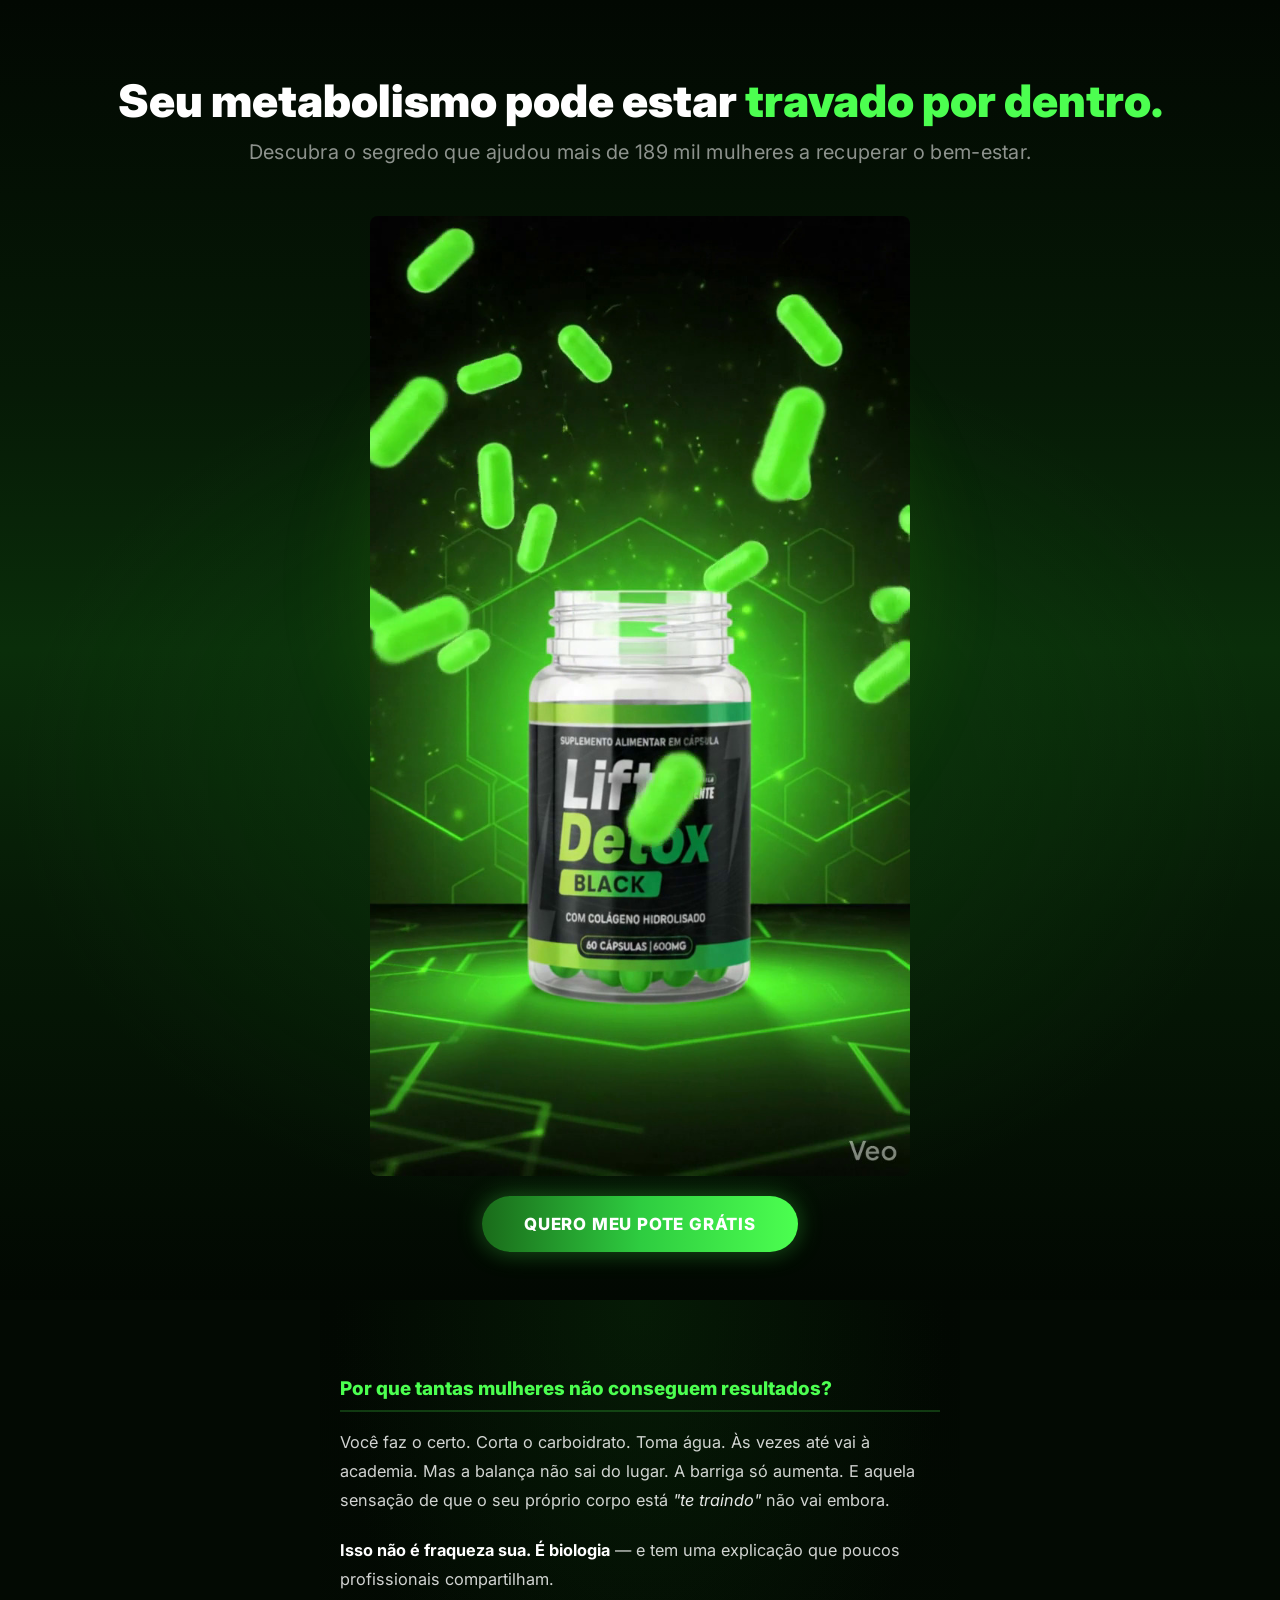
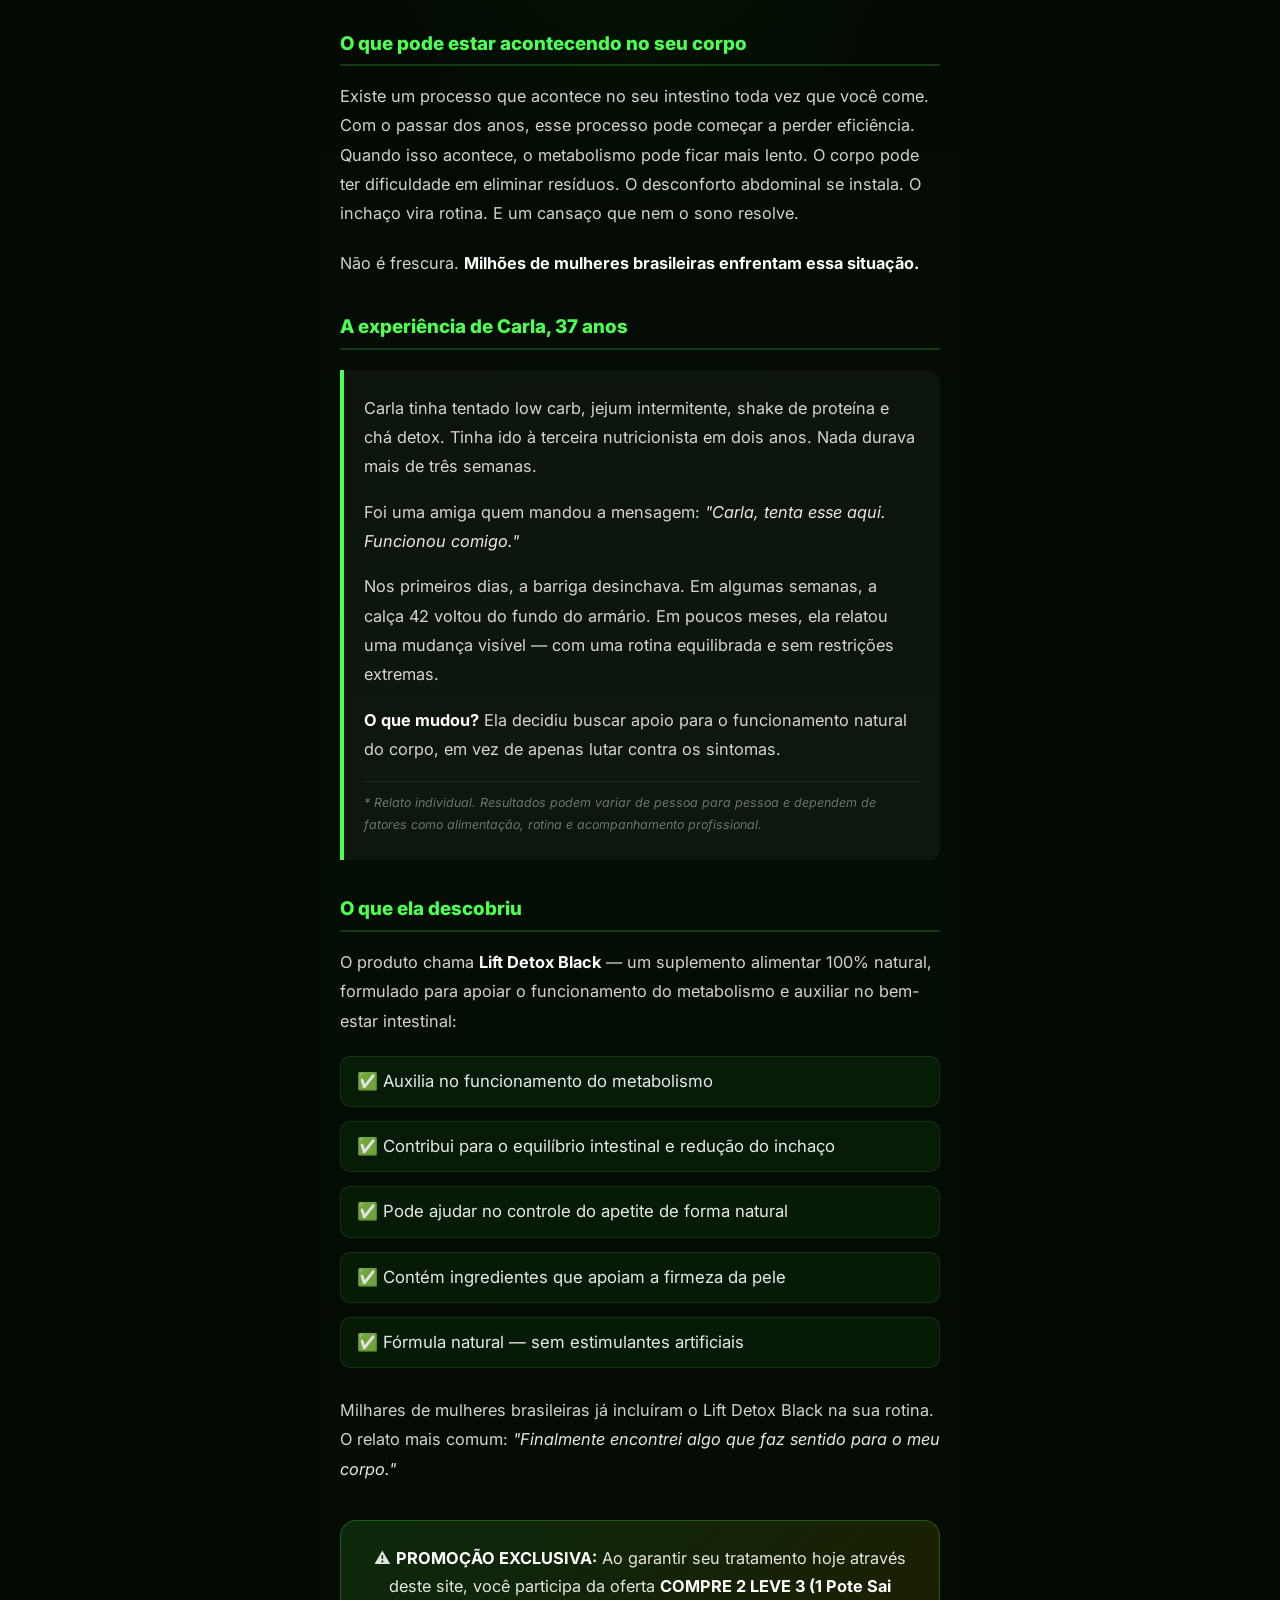
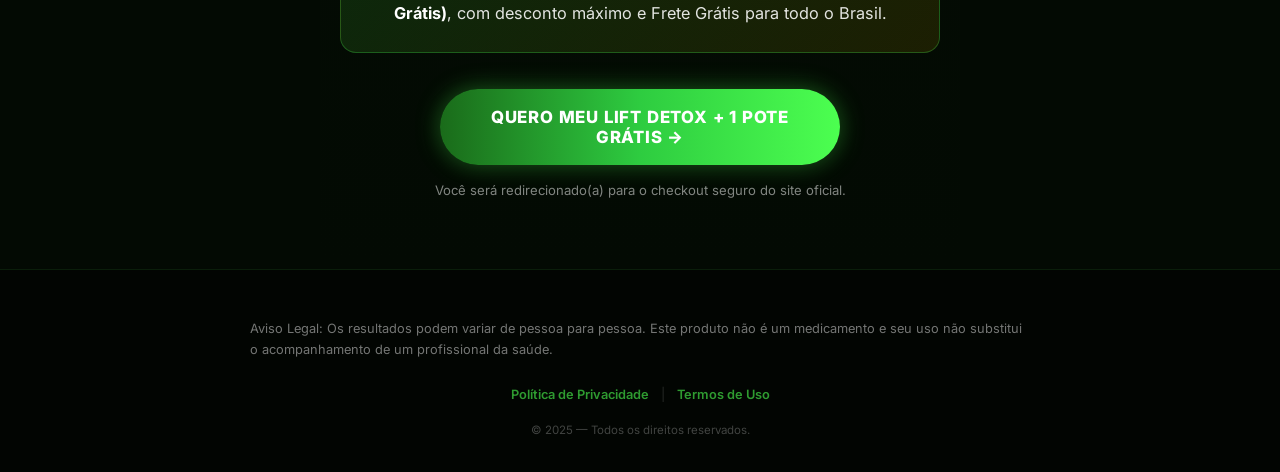
==== index.html @ 67e9ca20 "Initial commit - Presell page for Lift Detox Black - Google Ads compliant" ====
<!DOCTYPE html>
<html lang="pt-BR">

<head>
  <meta charset="UTF-8">
  <meta name="viewport" content="width=device-width, initial-scale=1.0">
  <meta name="description"
    content="Descubra como acelerar o metabolismo e regular o intestino com Lift Detox Black. A alternativa natural para quem não consegue emagrecer e sofre com inchaço abdominal.">
  <meta name="theme-color" content="#0a1a0a">
  <meta name="robots" content="index, follow">

  <!-- Open Graph -->
  <meta property="og:title" content="Lift Detox Black Original | Como Emagrecer Rápido e de Forma Saudável">
  <meta property="og:description"
    content="Descubra o segredo que ajudou mais de 189 mil mulheres a acelerar o metabolismo e desinchar a barriga naturalmente.">
  <meta property="og:type" content="website">

  <title>Lift Detox Black Original | Como Emagrecer Rápido e de Forma Saudável</title>

  <!-- Google Fonts — Inter -->
  <link rel="preconnect" href="https://fonts.googleapis.com">
  <link rel="preconnect" href="https://fonts.gstatic.com" crossorigin>
  <link href="https://fonts.googleapis.com/css2?family=Inter:wght@400;700;800;900&display=swap" rel="stylesheet">

  <!-- Performance Optimizations -->
  <link rel="preload" href="https://fonts.googleapis.com/css2?family=Inter:wght@400;700;800;900&display=swap"
    as="style">
  <link rel="preload" href="imagem/Animação_de_Vidro_Explodindo_e_Fechando_000.jpg" as="image">
  <link rel="preload" href="imagem/Animação_de_Vidro_Explodindo_e_Fechando_001.jpg" as="image">

  <link rel="stylesheet" href="style.css">
</head>

<body>

  <!-- ==================== HERO — PRIMEIRA DOBRA ==================== -->
  <section class="hero" id="hero">

    <!-- Radial Glow -->
    <div class="hero__glow" aria-hidden="true"></div>

    <!-- H1 — Chamada curta e impactante -->
    <h1 class="hero__title">
      Seu metabolismo pode estar <span class="hero__title-accent">travado por dentro.</span>
    </h1>
    <p class="hero__subtitle">Descubra o segredo que ajudou mais de 189 mil mulheres a recuperar o bem-estar.</p>

    <!-- Image Sequence Container -->
    <div class="hero__sequence-wrap" id="hero-image-sequence">
      <canvas id="sequence-canvas" role="img"
        aria-label="Frasco do Lift Detox Black - Suplemento Natural para Acelerar o Metabolismo e Emagrecer"></canvas>

      <!-- Loader -->
      <div class="hero__loader" id="hero-loader">
        <div class="hero__loader-spinner"></div>
        <span class="hero__loader-text" id="loader-progress">Carregando... 0%</span>
      </div>
    </div>

    <!-- CTA abaixo do frasco -->
    <a href="https://ev.braip.com/pv/liponwvg/afiyd443z2" class="btn-primary" id="cta-hero">
      QUERO MEU POTE GRÁTIS
    </a>

  </section>

  <!-- ==================== CONTEÚDO PRESELL ==================== -->
  <main class="presell" id="conteudo">

    <!-- Bloco Editorial -->
    <article class="presell__body">

      <h2 class="presell__intertitle">Por que tantas mulheres não conseguem resultados?</h2>

      <p>Você faz o certo. Corta o carboidrato. Toma água. Às vezes até vai à academia. Mas a balança não sai do lugar.
        A barriga só aumenta. E aquela sensação de que o seu próprio corpo está <em>"te traindo"</em> não vai embora.
      </p>

      <p><strong>Isso não é fraqueza sua. É biologia</strong> — e tem uma explicação que poucos profissionais
        compartilham.</p>

      <h2 class="presell__intertitle">O que pode estar acontecendo no seu corpo</h2>

      <p>Existe um processo que acontece no seu intestino toda vez que você come. Com o passar dos anos, esse processo
        pode começar a perder eficiência. Quando isso acontece, o metabolismo pode ficar mais lento. O corpo pode ter
        dificuldade em eliminar resíduos. O desconforto abdominal se instala. O inchaço vira rotina. E um cansaço que
        nem o sono resolve.</p>

      <p>Não é frescura. <strong>Milhões de mulheres brasileiras enfrentam essa situação.</strong></p>

      <h2 class="presell__intertitle">A experiência de Carla, 37 anos</h2>

      <div class="presell__testimonial">
        <p>Carla tinha tentado low carb, jejum intermitente, shake de proteína e chá detox. Tinha ido à terceira
          nutricionista em dois anos. Nada durava mais de três semanas.</p>

        <p>Foi uma amiga quem mandou a mensagem: <em>"Carla, tenta esse aqui. Funcionou comigo."</em></p>

        <p>Nos primeiros dias, a barriga desinchava. Em algumas semanas, a calça 42 voltou do fundo do armário. Em
          poucos meses, ela relatou <span class="highlight-result">uma mudança visível</span> — com uma rotina
          equilibrada e sem restrições extremas.</p>

        <p><strong>O que mudou?</strong> Ela decidiu buscar apoio para o funcionamento natural do corpo, em vez de
          apenas lutar contra os sintomas.</p>

        <p class="presell__testimonial-disclaimer">* Relato individual. Resultados podem variar de pessoa para pessoa e
          dependem de fatores como alimentação, rotina e acompanhamento profissional.</p>
      </div>

      <h2 class="presell__intertitle">O que ela descobriu</h2>

      <p>O produto chama <strong>Lift Detox Black</strong> — um suplemento alimentar 100% natural, formulado para apoiar
        o funcionamento do metabolismo e auxiliar no bem-estar intestinal:</p>

      <ul class="presell__benefits">
        <li>✅ Auxilia no funcionamento do metabolismo</li>
        <li>✅ Contribui para o equilíbrio intestinal e redução do inchaço</li>
        <li>✅ Pode ajudar no controle do apetite de forma natural</li>
        <li>✅ Contém ingredientes que apoiam a firmeza da pele</li>
        <li>✅ Fórmula natural — sem estimulantes artificiais</li>
      </ul>

      <p>Milhares de mulheres brasileiras já incluíram o Lift Detox Black na sua rotina. O relato mais comum:
        <em>"Finalmente encontrei algo que faz sentido para o meu corpo."</em>
      </p>

    </article>

    <!-- Caixa de Ponte -->
    <div class="presell__offer-box">
      <p>⚠️ <strong>PROMOÇÃO EXCLUSIVA:</strong> Ao garantir seu tratamento hoje através deste site, você participa da
        oferta <strong>COMPRE 2 LEVE 3 (1 Pote Sai Grátis)</strong>, com desconto máximo e Frete Grátis para todo o
        Brasil.</p>
    </div>

    <!-- CTA Final -->
    <div class="presell__cta-block">
      <a href="https://ev.braip.com/pv/liponwvg/afiyd443z2" class="btn-primary presell__cta-final" id="cta-final">
        QUERO MEU LIFT DETOX + 1 POTE GRÁTIS →
      </a>
      <p class="presell__urgency">
        Você será redirecionado(a) para o checkout seguro do site oficial.
      </p>
    </div>

  </main>

  <!-- ==================== FOOTER — COMPLIANCE ==================== -->
  <footer class="footer" id="compliance-footer">
    <div class="footer__inner">

      <!-- Disclaimer de Saúde -->
      <div class="footer__disclaimer">
        <p>Aviso Legal: Os resultados podem variar de pessoa para pessoa. Este produto não é um medicamento e seu uso
          não substitui o acompanhamento de um profissional da saúde.</p>
      </div>

      <!-- Navegação Legal -->
      <nav class="footer__links" aria-label="Links Legais">
        <a href="politica-de-privacidade.html">Política de Privacidade</a>
        <span class="footer__divider">|</span>
        <a href="termos-de-uso.html">Termos de Uso</a>
      </nav>

      <p class="footer__copy">&copy; 2025 — Todos os direitos reservados.</p>

    </div>
  </footer>

  <script src="script.js"></script>
</body>

</html>
---- style.css ----
/* ===========================
   Lift Detox — Hero Section
   Mobile-First Design
   =========================== */

/* ---------- Reset & Base ---------- */
*,
*::before,
*::after {
  margin: 0;
  padding: 0;
  box-sizing: border-box;
}

html {
  font-size: 16px;
  -webkit-text-size-adjust: 100%;
}

body {
  font-family: 'Inter', 'Segoe UI', Arial, sans-serif;
  background: #030a03;
  color: #fff;
  overflow-x: hidden;
  min-height: 100vh;
}

/* ---------- Hero Section ---------- */
.hero {
  position: relative;
  display: flex;
  flex-direction: column;
  align-items: center;
  justify-content: flex-start;
  min-height: 100vh;
  min-height: 100dvh;
  padding: 48px 16px 32px;
  background:
    radial-gradient(ellipse 70% 50% at 50% 60%, rgba(15, 70, 15, 0.6) 0%, transparent 70%),
    linear-gradient(180deg, #020802 0%, #061a06 30%, #0a2e0a 50%, #061a06 70%, #020802 100%);
  overflow: hidden;
}

/* ---------- Radial Glow (behind product) ---------- */
.hero__glow {
  position: absolute;
  top: 45%;
  left: 50%;
  transform: translate(-50%, -50%);
  width: 420px;
  height: 420px;
  border-radius: 50%;
  background: radial-gradient(circle,
      rgba(100, 255, 0, 0.35) 0%,
      rgba(80, 220, 0, 0.20) 30%,
      rgba(50, 180, 0, 0.08) 55%,
      transparent 75%);
  filter: blur(30px);
  pointer-events: none;
  z-index: 1;
}

/* Pulsing glow animation */
.hero__glow::after {
  content: '';
  position: absolute;
  inset: -20px;
  border-radius: 50%;
  background: radial-gradient(circle,
      rgba(180, 255, 30, 0.18) 0%,
      rgba(120, 255, 0, 0.06) 40%,
      transparent 70%);
  animation: glowPulse 3s ease-in-out infinite alternate;
}

@keyframes glowPulse {
  0% {
    opacity: 0.6;
    transform: scale(0.92);
  }

  100% {
    opacity: 1;
    transform: scale(1.08);
  }
}

/* ---------- Hero Title (above bottle) ---------- */
.hero__title {
  position: relative;
  z-index: 10;
  font-size: 1.5rem;
  font-weight: 900;
  color: #ffffff;
  text-align: center;
  line-height: 1.3;
  margin: 0 0 6px;
  padding: 0 8px;
}

.hero__title-accent {
  color: #4cff50;
  display: inline;
}

.hero__subtitle {
  position: relative;
  z-index: 10;
  font-size: 0.95rem;
  font-weight: 400;
  color: rgba(255, 255, 255, 0.55);
  text-align: center;
  margin: 0 0 12px;
  letter-spacing: 0.3px;
}

/* ---------- CTA Button ---------- */
/* ---------- Shared Button Style ---------- */
.btn-primary {
  position: relative;
  z-index: 10;
  display: inline-flex;
  align-items: center;
  justify-content: center;
  padding: 18px 42px;
  border: none;
  border-radius: 50px;
  background: linear-gradient(90deg, #1a6b1a 0%, #2ecc40 50%, #4cff50 100%);
  color: #ffffff;
  font-family: 'Inter', sans-serif;
  font-size: 1.05rem;
  font-weight: 800;
  letter-spacing: 0.8px;
  text-transform: uppercase;
  text-decoration: none;
  cursor: pointer;
  box-shadow:
    0 0 24px rgba(76, 255, 80, 0.35),
    0 4px 16px rgba(0, 0, 0, 0.4);
  transition: all 0.25s cubic-bezier(0.4, 0, 0.2, 1);
  white-space: normal;
  text-align: center;
  overflow: hidden;
  -webkit-tap-highlight-color: transparent;
  animation: ctaPulse 2s ease-in-out infinite;
}

.btn-primary:hover,
.btn-primary:focus-visible {
  transform: scale(1.05);
  box-shadow:
    0 0 36px rgba(76, 255, 80, 0.55),
    0 6px 24px rgba(0, 0, 0, 0.5);
  outline: none;
}

.btn-primary:active {
  transform: scale(0.97);
}

.btn-primary::before {
  content: '';
  position: absolute;
  top: 0;
  left: -75%;
  width: 50%;
  height: 100%;
  background: linear-gradient(120deg, transparent 0%, rgba(255, 255, 255, 0.25) 50%, transparent 100%);
  animation: shimmer 3s ease-in-out infinite;
}

/* Specific margins for Hero CTA */
#cta-hero {
  margin-top: 20px;
}

/* Specific for Final CTA */
.presell__cta-final {
  width: 100%;
  max-width: 400px;
}

.hero__cta:hover,
.hero__cta:focus-visible {
  transform: scale(1.05);
  box-shadow:
    0 0 30px rgba(0, 198, 255, 0.55),
    0 6px 20px rgba(0, 0, 0, 0.5);
  outline: none;
}

.hero__cta:active {
  transform: scale(0.97);
}

/* Shimmer sweep across the button */
.hero__cta::before {
  content: '';
  position: absolute;
  top: 0;
  left: -75%;
  width: 50%;
  height: 100%;
  background: linear-gradient(120deg,
      transparent 0%,
      rgba(255, 255, 255, 0.25) 50%,
      transparent 100%);
  border-radius: 50px;
  animation: shimmer 3s ease-in-out infinite;
}

@keyframes shimmer {
  0% {
    left: -75%;
  }

  100% {
    left: 125%;
  }
}

/* ---------- Canvas Container ---------- */
.hero__sequence-wrap {
  position: relative;
  z-index: 5;
  display: flex;
  align-items: center;
  justify-content: center;
  width: 100%;
  max-width: 400px;
  margin-top: 20px;
  flex: 1;
}

.hero__sequence-wrap canvas {
  display: block;
  width: 100%;
  height: auto;
  border-radius: 8px;
}

/* ---------- Loader ---------- */
.hero__loader {
  position: absolute;
  top: 50%;
  left: 50%;
  transform: translate(-50%, -50%);
  z-index: 20;
  display: flex;
  flex-direction: column;
  align-items: center;
  gap: 12px;
  transition: opacity 0.5s ease;
}

.hero__loader.hidden {
  opacity: 0;
  pointer-events: none;
}

.hero__loader-spinner {
  width: 48px;
  height: 48px;
  border: 4px solid rgba(100, 255, 0, 0.2);
  border-top-color: #64ff00;
  border-radius: 50%;
  animation: spin 0.8s linear infinite;
}

.hero__loader-text {
  font-size: 0.85rem;
  color: rgba(255, 255, 255, 0.6);
  letter-spacing: 0.5px;
}

@keyframes spin {
  to {
    transform: rotate(360deg);
  }
}

/* ---------- Responsive — Tablet & Desktop ---------- */
@media (min-width: 600px) {
  .hero {
    padding: 60px 24px 40px;
  }

  .hero__cta {
    font-size: 1.2rem;
    padding: 20px 48px;
  }

  .hero__sequence-wrap {
    max-width: 480px;
    margin-top: 28px;
  }

  .hero__glow {
    width: 520px;
    height: 520px;
  }

  .hero__title {
    font-size: 2.22rem;
    margin-bottom: 8px;
  }

  .hero__subtitle {
    font-size: 1.15rem;
    margin-bottom: 16px;
  }

  .presell {
    padding: 56px 32px 48px;
  }

  .presell__headline {
    font-size: 1.75rem;
  }

  .presell__subheadline {
    font-size: 1.1rem;
  }

  .presell__body {
    font-size: 1.08rem;
  }

  .presell__offer-box {
    padding: 28px 32px;
  }
}

@media (min-width: 1024px) {
  .hero {
    padding: 72px 32px 48px;
  }

  .hero__cta {
    font-size: 1.3rem;
    padding: 22px 56px;
  }

  .hero__sequence-wrap {
    max-width: 540px;
    margin-top: 32px;
  }

  .hero__glow {
    width: 620px;
    height: 620px;
  }

  .hero__title {
    font-size: 2.8rem;
    margin-bottom: 10px;
  }

  .hero__subtitle {
    font-size: 1.25rem;
    margin-bottom: 20px;
  }

  .presell {
    padding: 64px 40px 56px;
    max-width: 780px;
  }

  .presell__headline {
    font-size: 2rem;
  }

  .presell__body {
    font-size: 1.12rem;
  }
}

/* ===========================
   Presell Content
   =========================== */

.presell {
  position: relative;
  max-width: 640px;
  margin: 0 auto;
  padding: 40px 20px 48px;
  background:
    radial-gradient(ellipse 80% 40% at 50% 0%, rgba(15, 70, 15, 0.3) 0%, transparent 60%),
    linear-gradient(180deg, #020802 0%, #040e04 50%, #030a03 100%);
}

/* ---------- Body / Article ---------- */
.presell__body {
  font-size: 1.02rem;
  line-height: 1.8;
  color: rgba(255, 255, 255, 0.82);
  text-align: left;
}

.presell__body p {
  margin-bottom: 20px;
}

.presell__body strong {
  color: #ffffff;
}

.presell__body em {
  color: rgba(255, 255, 255, 0.9);
  font-style: italic;
}

/* ---------- Intertitles ---------- */
.presell__intertitle {
  font-size: 1.18rem;
  font-weight: 800;
  color: #4cff50;
  margin: 36px 0 16px;
  padding-bottom: 8px;
  border-bottom: 2px solid rgba(76, 255, 80, 0.2);
  line-height: 1.35;
}

/* ---------- Testimonial Card ---------- */
.presell__testimonial {
  background: rgba(255, 255, 255, 0.04);
  border-left: 4px solid #4cff50;
  border-radius: 0 12px 12px 0;
  padding: 24px 20px;
  margin: 20px 0 28px;
}

.presell__testimonial p {
  margin-bottom: 16px;
}

.presell__testimonial p:last-child {
  margin-bottom: 0;
}

/* ---------- Benefits List ---------- */
.presell__benefits {
  list-style: none;
  padding: 0;
  margin: 16px 0 28px;
  display: flex;
  flex-direction: column;
  gap: 14px;
}

.presell__benefits li {
  font-size: 1.05rem;
  line-height: 1.5;
  color: rgba(255, 255, 255, 0.9);
  padding: 12px 16px;
  background: rgba(76, 255, 80, 0.06);
  border-radius: 10px;
  border: 1px solid rgba(76, 255, 80, 0.12);
  transition: background 0.2s ease;
}

.presell__benefits li:hover {
  background: rgba(76, 255, 80, 0.12);
}

/* ---------- Offer Box ---------- */
.presell__offer-box {
  background: linear-gradient(135deg, rgba(76, 255, 80, 0.12) 0%, rgba(255, 214, 0, 0.10) 100%);
  border: 1px solid rgba(76, 255, 80, 0.25);
  border-radius: 16px;
  padding: 24px 20px;
  margin: 36px 0;
  text-align: center;
}

.presell__offer-box p {
  font-size: 1.02rem;
  line-height: 1.7;
  color: rgba(255, 255, 255, 0.88);
}

.presell__offer-box strong {
  color: #ffffff;
}

/* ---------- Final CTA Block ---------- */
.presell__cta-block {
  text-align: center;
  margin-top: 8px;
  padding-bottom: 20px;
}



@keyframes ctaPulse {

  0%,
  100% {
    box-shadow: 0 0 24px rgba(76, 255, 80, 0.35), 0 4px 16px rgba(0, 0, 0, 0.4);
  }

  50% {
    box-shadow: 0 0 36px rgba(76, 255, 80, 0.5), 0 4px 20px rgba(0, 0, 0, 0.45);
  }
}

/* ---------- Urgency Text ---------- */
.presell__urgency {
  font-size: 0.82rem;
  color: rgba(255, 255, 255, 0.5);
  margin-top: 16px;
  line-height: 1.5;
}

.presell__urgency strong {
  color: rgba(255, 255, 255, 0.75);
}

/* ---------- Testimonial Disclaimer ---------- */
.presell__testimonial-disclaimer {
  font-size: 0.78rem;
  color: rgba(255, 255, 255, 0.4);
  font-style: italic;
  margin-top: 12px;
  padding-top: 10px;
  border-top: 1px solid rgba(255, 255, 255, 0.08);
}

/* ===========================
   Footer — Compliance
   =========================== */

.footer {
  background: #020502;
  border-top: 1px solid rgba(76, 255, 80, 0.1);
  padding: 40px 20px 28px;
  color: rgba(255, 255, 255, 0.45);
  font-size: 0.78rem;
  line-height: 1.65;
}

.footer__inner {
  max-width: 640px;
  margin: 0 auto;
}

.footer h3 {
  font-size: 0.82rem;
  font-weight: 800;
  color: rgba(255, 255, 255, 0.6);
  text-transform: uppercase;
  letter-spacing: 1px;
  margin-bottom: 10px;
}

.footer__disclaimer {
  margin-bottom: 24px;
}

.footer__disclaimer p {
  margin-bottom: 10px;
}

.footer__disclaimer strong {
  color: rgba(255, 255, 255, 0.6);
}

.footer__google-disclaimer {
  margin-bottom: 24px;
  padding: 12px 16px;
  background: rgba(255, 255, 255, 0.03);
  border-radius: 8px;
  border-left: 3px solid rgba(255, 255, 255, 0.1);
}

.footer__company {
  margin-bottom: 24px;
}

.footer__company p {
  margin-bottom: 6px;
}

.footer__company strong {
  color: rgba(255, 255, 255, 0.55);
}

.footer__links {
  display: flex;
  align-items: center;
  justify-content: center;
  gap: 12px;
  margin-bottom: 16px;
}

.footer__links a {
  color: rgba(76, 255, 80, 0.6);
  text-decoration: none;
  font-weight: 600;
  transition: color 0.2s ease;
}

.footer__links a:hover {
  color: #4cff50;
  text-decoration: underline;
}

.footer__divider {
  color: rgba(255, 255, 255, 0.15);
}

.footer__copy {
  text-align: center;
  color: rgba(255, 255, 255, 0.25);
  font-size: 0.72rem;
}

/* ---------- Footer Responsive ---------- */
@media (min-width: 600px) {
  .footer {
    padding: 48px 32px 32px;
    font-size: 0.8rem;
  }
}

@media (min-width: 1024px) {
  .footer__inner {
    max-width: 780px;
  }
}
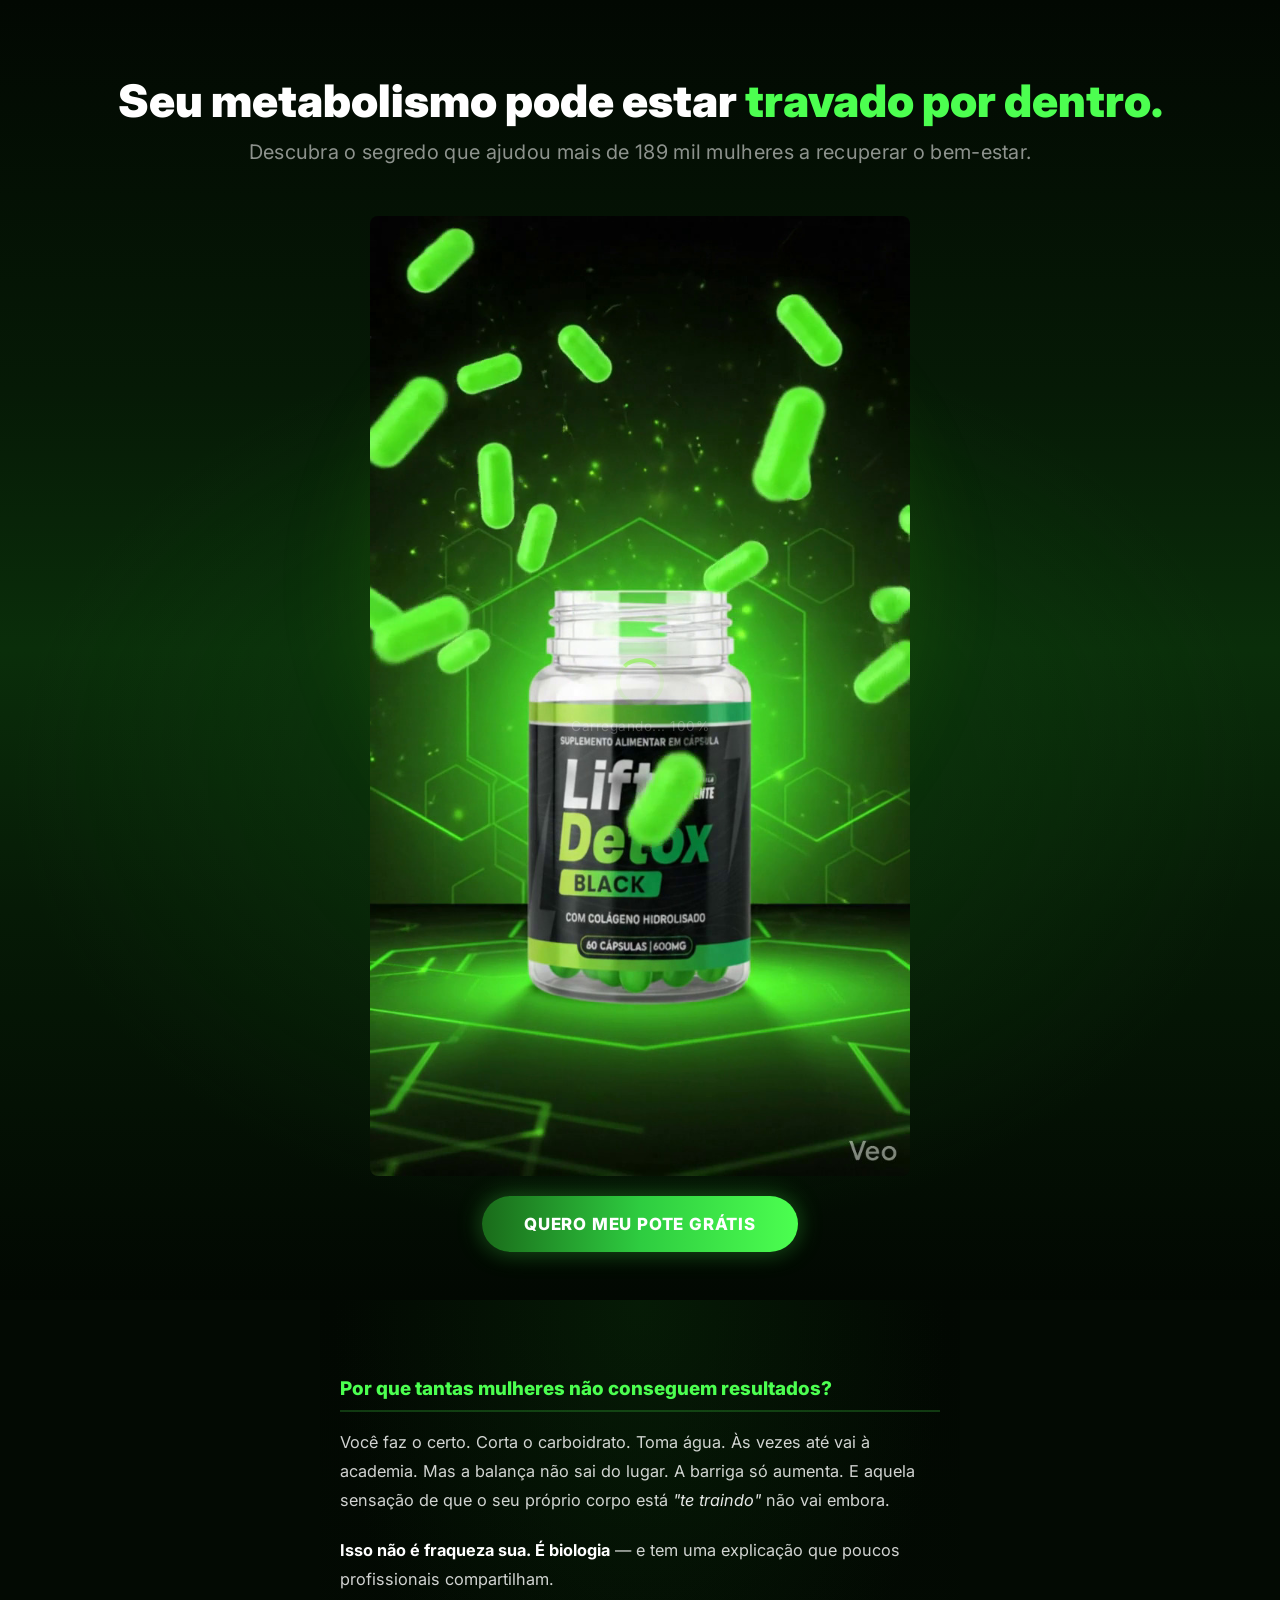
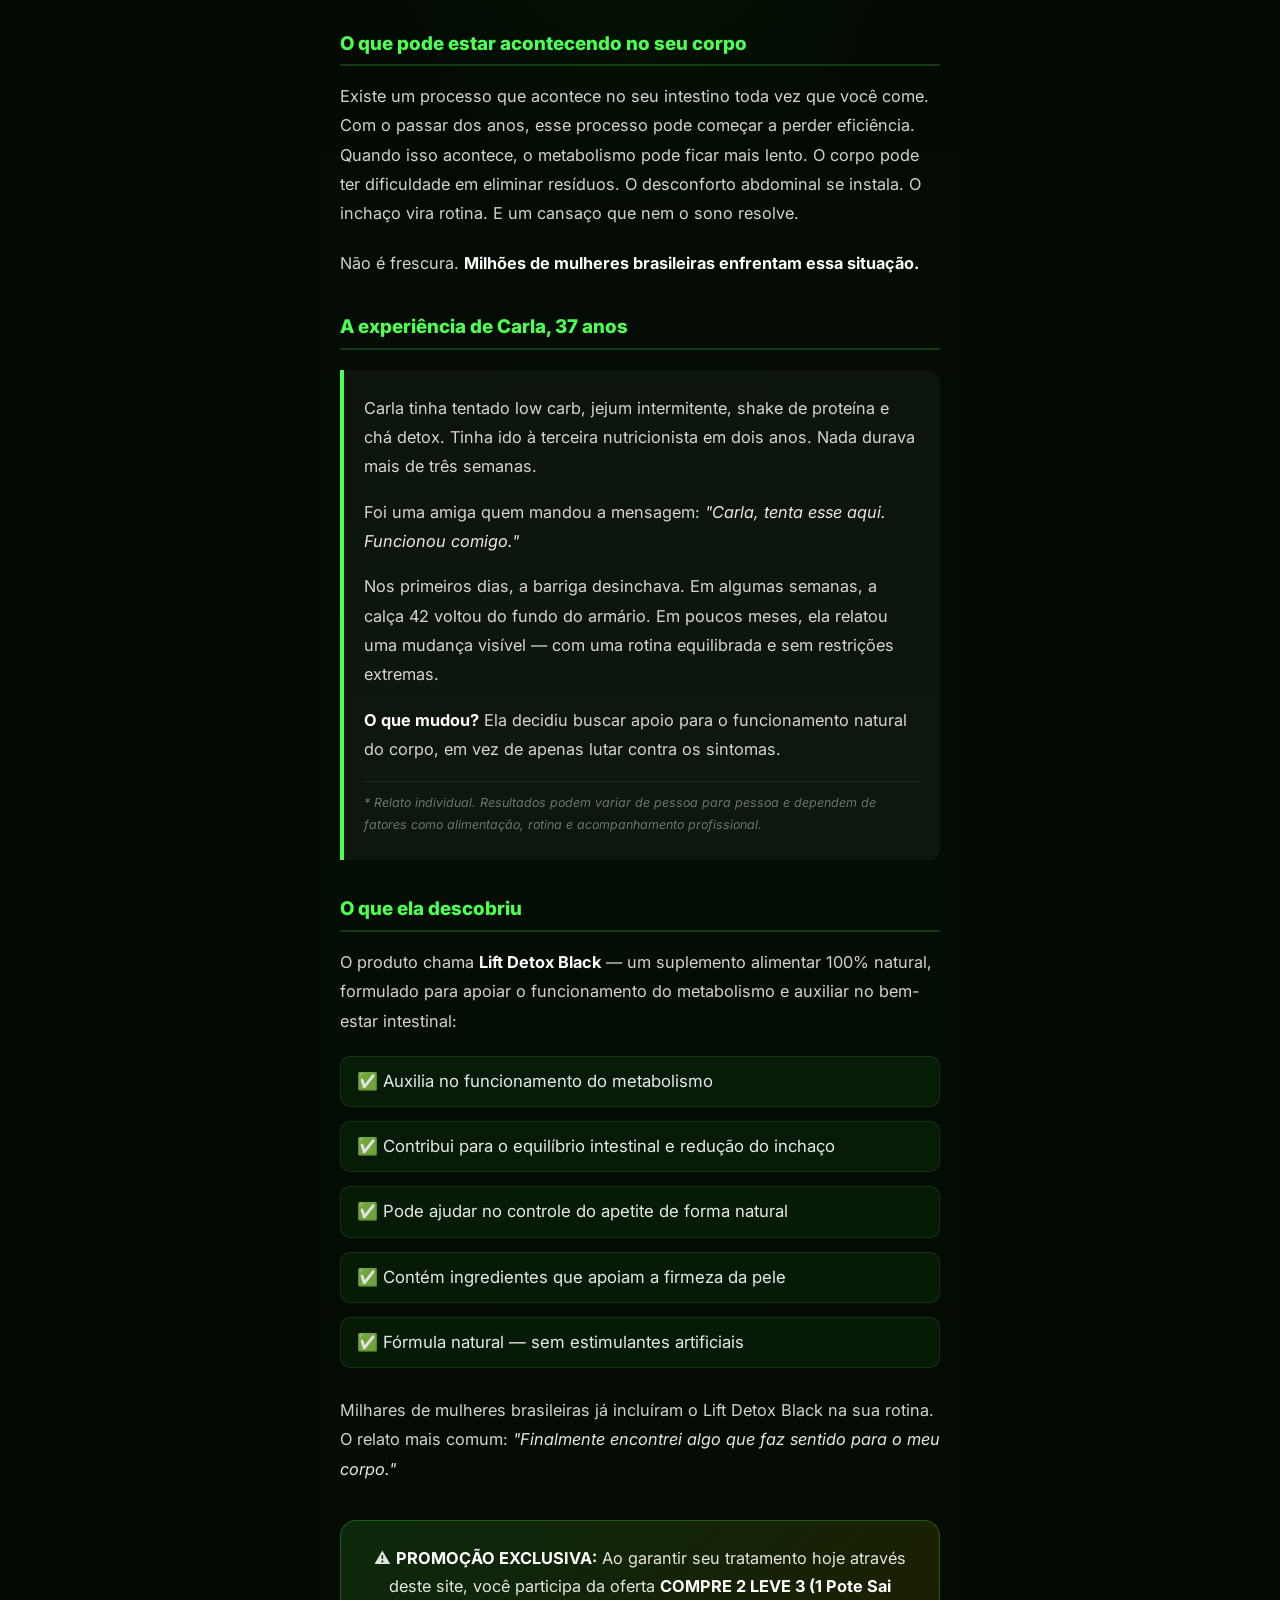
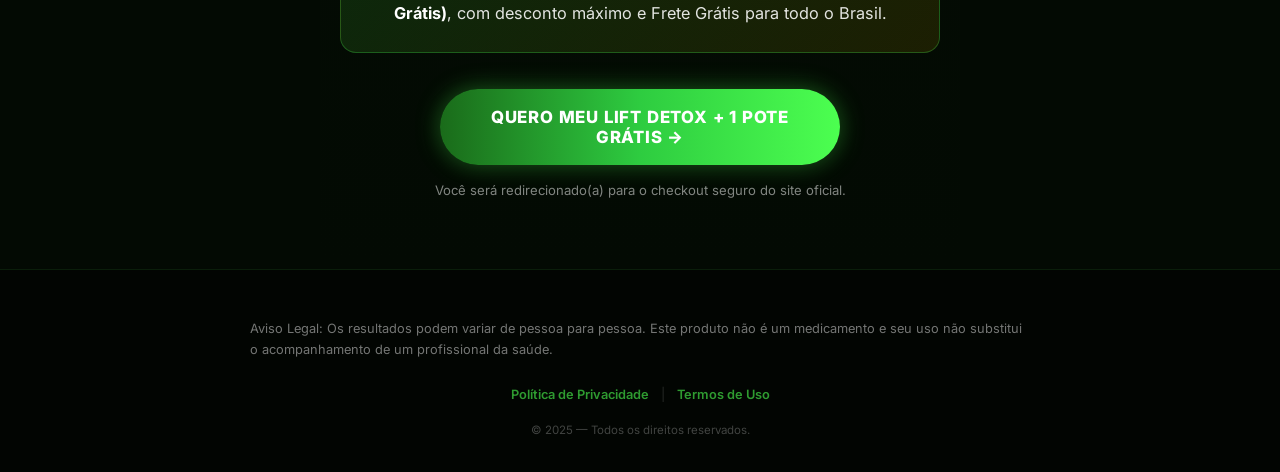
==== commit 4e09c4f3: "Add favicon - green shield with checkmark" ====
--- a/index.html
+++ b/index.html
@@ -4,6 +4,7 @@
 <head>
   <meta charset="UTF-8">
   <meta name="viewport" content="width=device-width, initial-scale=1.0">
+  <link rel="icon" type="image/png" href="favicon.png">
   <meta name="description"
     content="Descubra como acelerar o metabolismo e regular o intestino com Lift Detox Black. A alternativa natural para quem não consegue emagrecer e sofre com inchaço abdominal.">
   <meta name="theme-color" content="#0a1a0a">
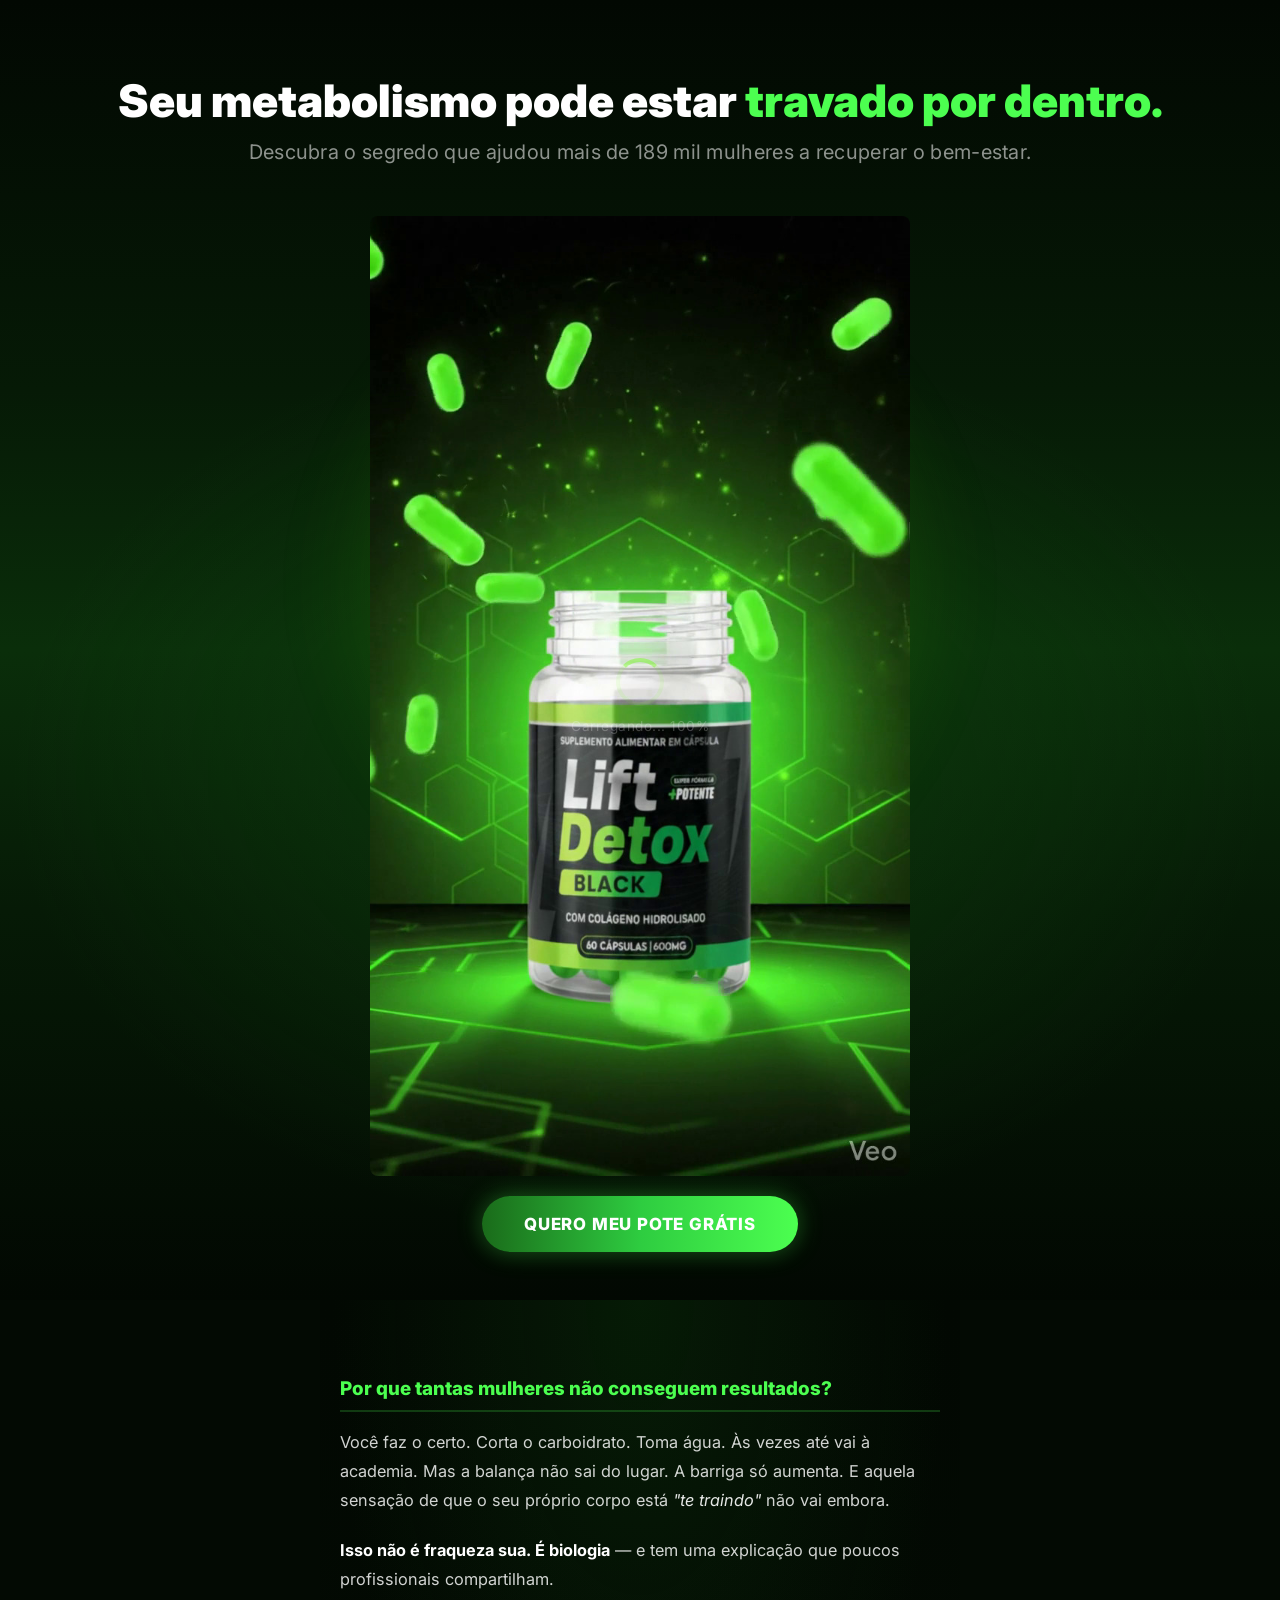
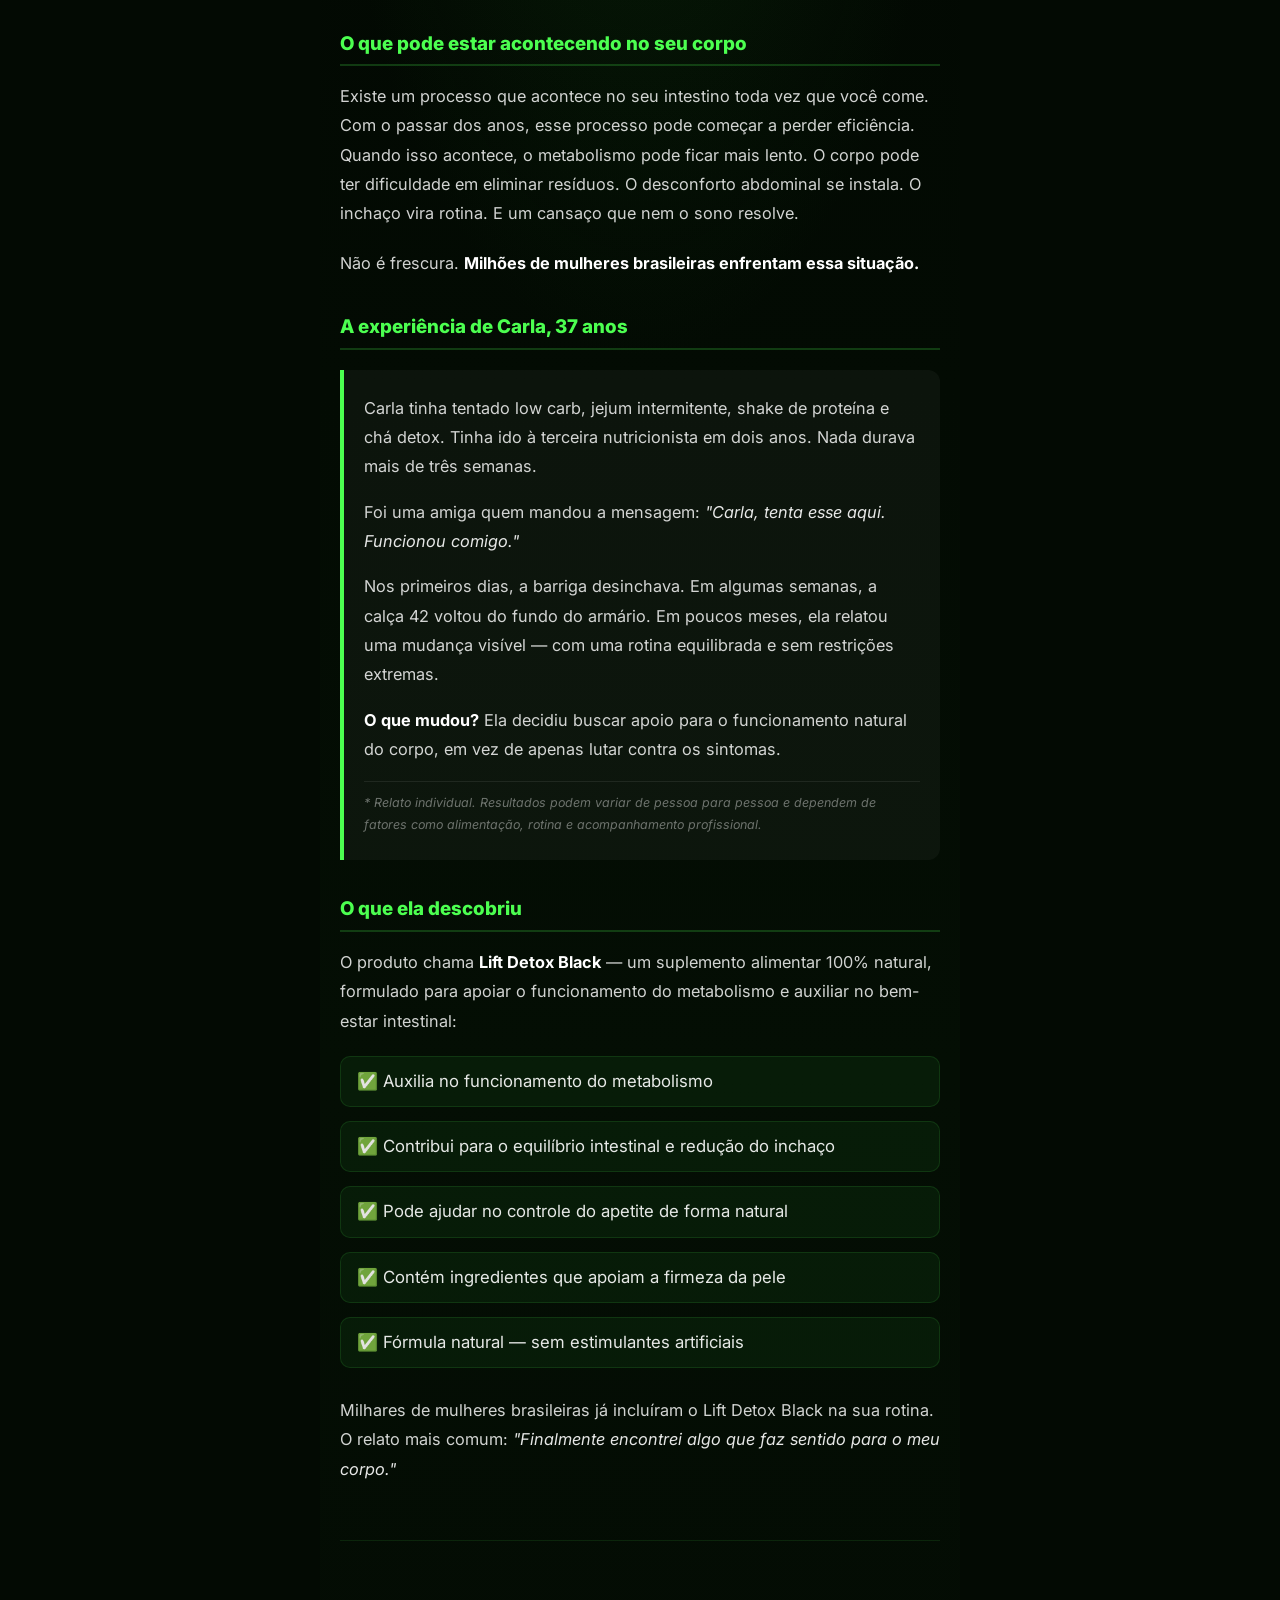
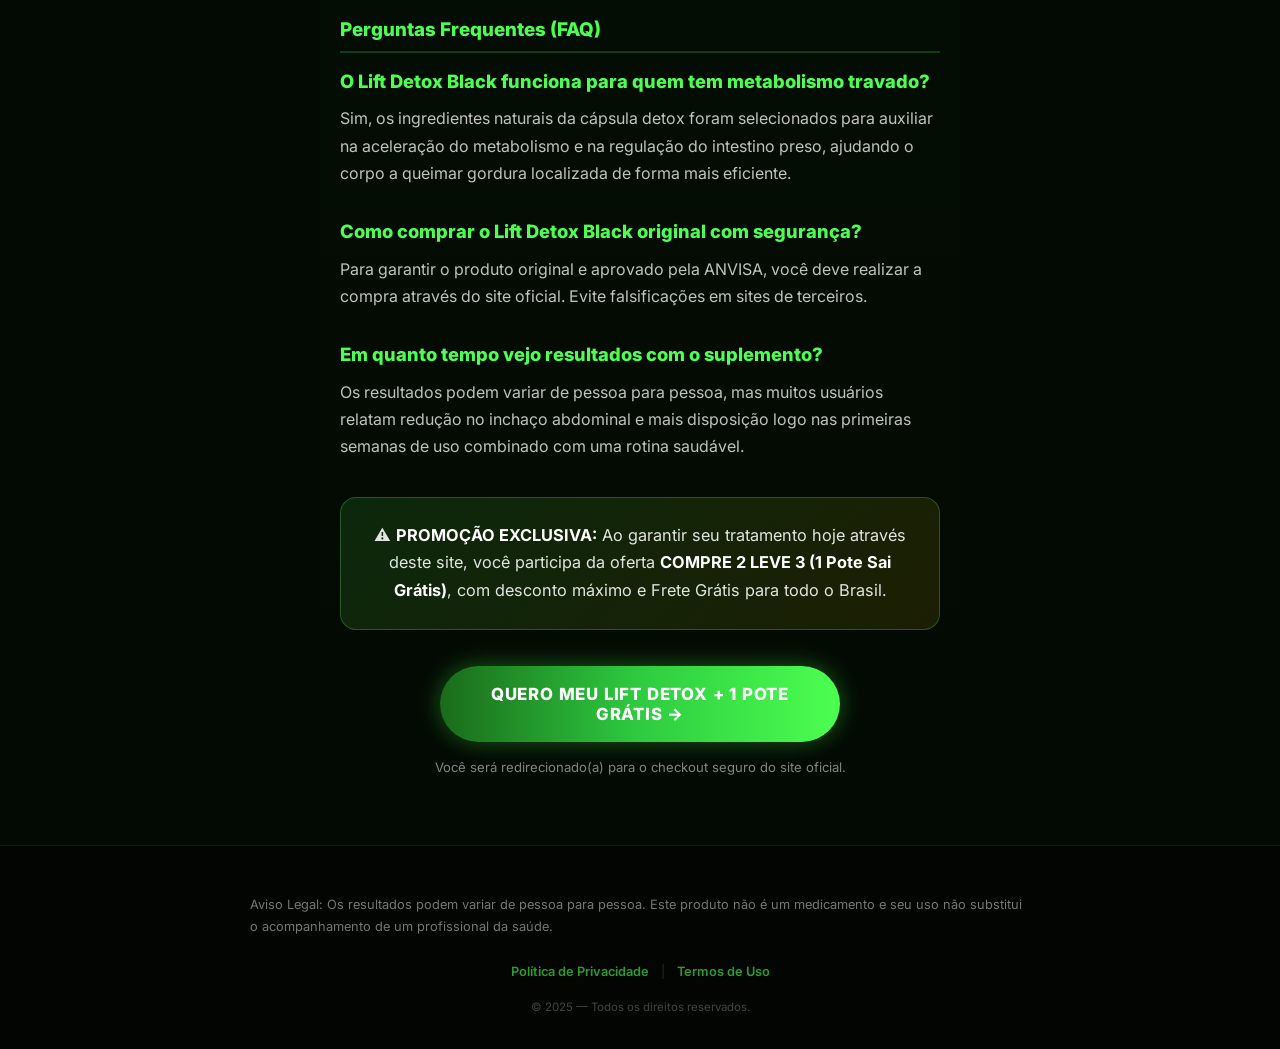
==== commit 6b6a290c: "Organic SEO Optimization: Added FAQ section with JSON-LD Schema Markup" ====
--- a/index.html
+++ b/index.html
@@ -30,6 +30,40 @@
   <link rel="preload" href="imagem/Animação_de_Vidro_Explodindo_e_Fechando_001.jpg" as="image">
 
   <link rel="stylesheet" href="style.css">
+
+  <!-- FAQ Schema Markup (SEO Orgânico) -->
+  <script type="application/ld+json">
+    {
+      "@context": "https://schema.org",
+      "@type": "FAQPage",
+      "mainEntity": [
+        {
+          "@type": "Question",
+          "name": "O Lift Detox Black funciona mesmo para quem tem metabolismo lento?",
+          "acceptedAnswer": {
+            "@type": "Answer",
+            "text": "Sim! O Lift Detox Black foi formulado especificamente para ajudar a destravar o metabolismo e regular o intestino. Sua fórmula natural auxilia o corpo a eliminar toxinas e reduzir o inchaço abdominal, sendo uma excelente opção para quem não consegue emagrecer com dietas tradicionais."
+          }
+        },
+        {
+          "@type": "Question",
+          "name": "Qual é o site oficial do Lift Detox Black?",
+          "acceptedAnswer": {
+            "@type": "Answer",
+            "text": "O site oficial do Lift Detox Black pode ser acessado através dos botões de compra desta página. É fundamental comprar apenas no site oficial para garantir o produto 100% original, aprovado pela ANVISA e com garantia total."
+          }
+        },
+        {
+          "@type": "Question",
+          "name": "Como tomar o Lift Detox Black para emagrecer rápido?",
+          "acceptedAnswer": {
+            "@type": "Answer",
+            "text": "Recomenda-se o uso diário seguindo as instruções do fabricante no rótulo. Geralmente, o uso contínuo ajuda a manter o metabolismo acelerado e a reduzir o apetite naturalmente, combatendo a compulsão alimentar."
+          }
+        }
+      ]
+    }
+  </script>
 </head>
 
 <body>
@@ -126,6 +160,29 @@
       </p>
 
     </article>
+
+    <!-- FAQ Section for SEO -->
+    <section class="presell__faq">
+      <h2 class="presell__intertitle">Perguntas Frequentes (FAQ)</h2>
+
+      <div class="faq-item">
+        <h3>O Lift Detox Black funciona para quem tem metabolismo travado?</h3>
+        <p>Sim, os ingredientes naturais da cápsula detox foram selecionados para auxiliar na aceleração do metabolismo
+          e na regulação do intestino preso, ajudando o corpo a queimar gordura localizada de forma mais eficiente.</p>
+      </div>
+
+      <div class="faq-item">
+        <h3>Como comprar o Lift Detox Black original com segurança?</h3>
+        <p>Para garantir o produto original e aprovado pela ANVISA, você deve realizar a compra através do site oficial.
+          Evite falsificações em sites de terceiros.</p>
+      </div>
+
+      <div class="faq-item">
+        <h3>Em quanto tempo vejo resultados com o suplemento?</h3>
+        <p>Os resultados podem variar de pessoa para pessoa, mas muitos usuários relatam redução no inchaço abdominal e
+          mais disposição logo nas primeiras semanas de uso combinado com uma rotina saudável.</p>
+      </div>
+    </section>
 
     <!-- Caixa de Ponte -->
     <div class="presell__offer-box">
--- a/style.css
+++ b/style.css
@@ -627,4 +627,37 @@
   .footer__inner {
     max-width: 780px;
   }
+}
+
+/* ===========================
+   FAQ Section Styles
+   =========================== */
+
+.presell__faq {
+  margin-top: 56px;
+  padding-top: 40px;
+  border-top: 1px solid rgba(76, 255, 80, 0.1);
+}
+
+.faq-item {
+  margin-bottom: 32px;
+  text-align: left;
+}
+
+.faq-item h3 {
+  font-size: 1.15rem;
+  font-weight: 800;
+  color: #4cff50;
+  margin-bottom: 12px;
+  line-height: 1.35;
+}
+
+.faq-item p {
+  font-size: 1rem;
+  line-height: 1.7;
+  color: rgba(255, 255, 255, 0.75);
+}
+
+.faq-item:last-child {
+  margin-bottom: 0;
 }
